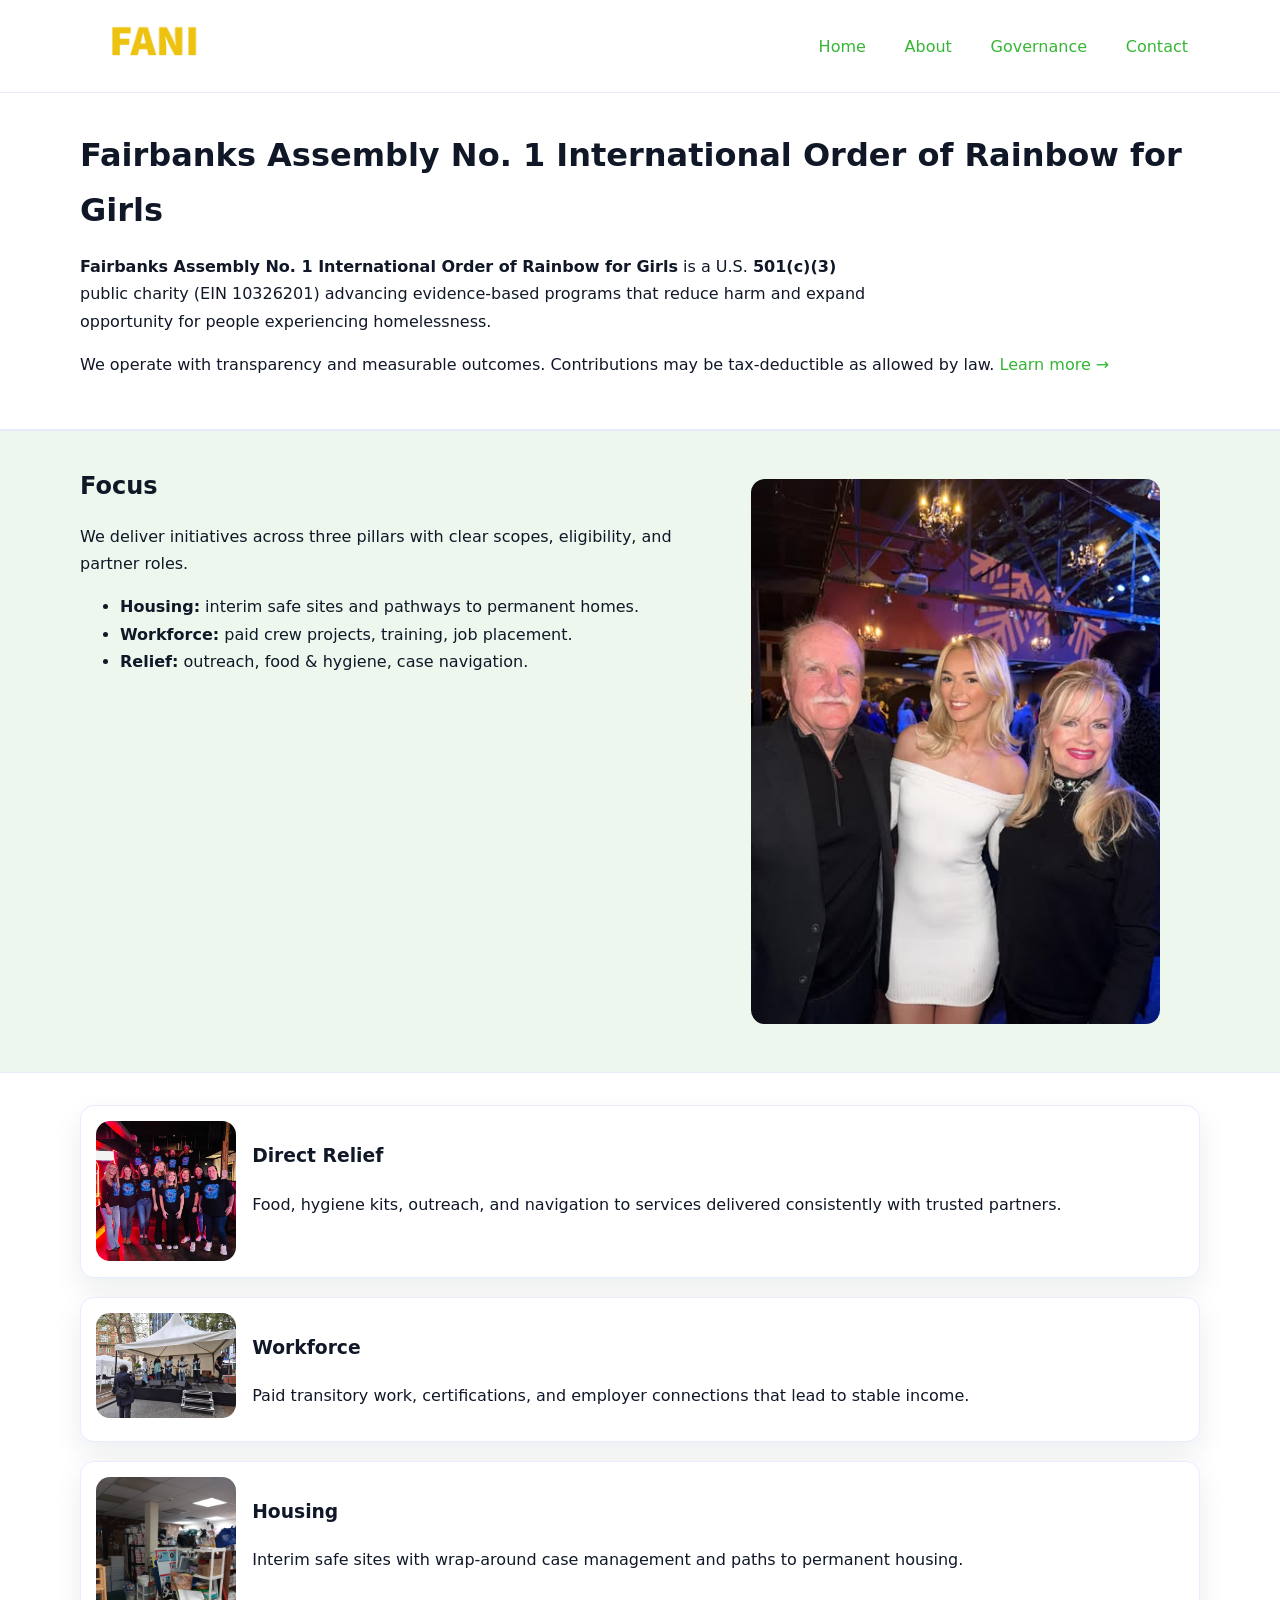
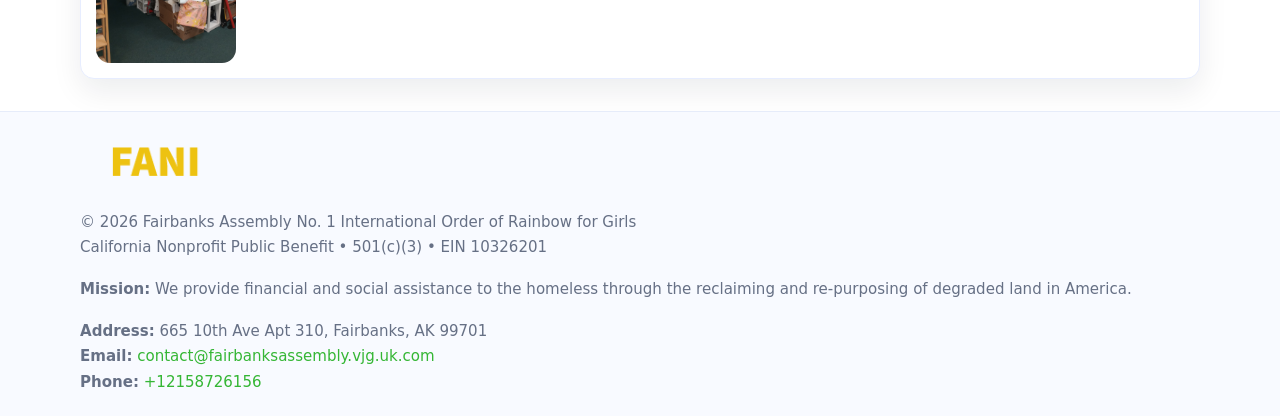
==== index.html @ 4cafde68 "Initial commit" ====
<!doctype html>
<html lang="en">
<head>
<meta charset="utf-8"/><meta name="viewport" content="width=device-width,initial-scale=1"/>
<title>Fairbanks Assembly No. 1 International Order of Rainbow for Girls – Nonprofit • 2025</title>
<link rel="stylesheet" href="assets/styles.css"/><link rel="icon" href="images/logo.png">
<meta name="data-ein" content="10326201"><meta name="data-name" content="Fairbanks Assembly No. 1 International Order of Rainbow for Girls">
<meta name="data-email" content="contact@fairbanksassembly.vjg.uk.com"><meta name="data-phone" content="+12158726156">
<meta name="data-address" content="665 10th Ave Apt 310,
Fairbanks, AK 99701"><meta name="data-map" content="665+10th+Ave+Apt+310,+Fairbanks,+AK+99701">
  <meta name="description" content="We are a 501(c)(3) organization advancing community services, education, and direct relief through transparent programs, local partnerships, and measurable outcomes.">
</head>
<body>
<div style="position:absolute;left:-9999px;top:-9999px;opacity:0" data-uniq="{{UNIQUE_BLOB}}">
  <span>We are a 501(c)(3) organization advancing community services, education, and direct relief through transparent programs, local partnerships, and measurable outcomes.</span><svg width="12" height="12" viewBox="0 0 12 12" xmlns="http://www.w3.org/2000/svg"><circle cx="6" cy="6" r="5" fill="#28a745"/></svg><img src="images/relief.jpg" width="1" height="1" alt="" loading="lazy"/>
</div>

<header>
  <div class="header-wrap">
    <a href="index.html"><img src="images/logo.png" alt="Fairbanks Assembly No. 1 International Order of Rainbow for Girls logo" style="width:148px"></a>
    <nav>
      <a class="active" href="index.html">Home</a>
      <a href="about.html">About</a>
      <a href="governance.html">Governance</a>
      <a href="contact.html">Contact</a>
    </nav>
  </div>
</header>

<main>
  <section class="c82ce6d4fe2">
    <div class="container">
      <h1>Fairbanks Assembly No. 1 International Order of Rainbow for Girls</h1>
      <p class="c40f39958ef">
        <strong>Fairbanks Assembly No. 1 International Order of Rainbow for Girls</strong> is a U.S. <strong>501(c)(3)</strong> public charity (EIN 10326201) advancing evidence-based programs that reduce harm and expand opportunity for people experiencing homelessness.
      </p>
      <p>
        We operate with transparency and measurable outcomes. Contributions may be tax-deductible as allowed by law.
        <a href="about.html">Learn more →</a>
      </p>
    </div>
  </section>

  <section class="section tint">
    <div class="container grid two">
      <div>
        <h2>Focus</h2>
        <p>We deliver initiatives across three pillars with clear scopes, eligibility, and partner roles.</p>
        <ul>
          <li><strong>Housing:</strong> interim safe sites and pathways to permanent homes.</li>
          <li><strong>Workforce:</strong> paid crew projects, training, job placement.</li>
          <li><strong>Relief:</strong> outreach, food & hygiene, case navigation.</li>
        </ul>
      </div>
      <figure><img src="images/hero.jpg" alt="Program highlight"></figure>
    </div>
  </section>

  <section class="section">
    <div class="container list grid">
      <div class="item">
        <img src="images/relief.jpg" alt="">
        <div>
          <h3>Direct Relief</h3>
          <p>Food, hygiene kits, outreach, and navigation to services delivered consistently with trusted partners.</p>
        </div>
      </div>
      <div class="item">
        <img src="images/jobs.jpg" alt="">
        <div>
          <h3>Workforce</h3>
          <p>Paid transitory work, certifications, and employer connections that lead to stable income.</p>
        </div>
      </div>
      <div class="item">
        <img src="images/land.jpg" alt="">
        <div>
          <h3>Housing</h3>
          <p>Interim safe sites with wrap-around case management and paths to permanent housing.</p>
        </div>
      </div>
    </div>
  </section>

  <footer class="footer">
    <div class="container grid">
      <div><img src="images/logo.png" alt="" style="width:150px;margin-bottom:.6rem">
        <div class="small">© <span id="year"></span> Fairbanks Assembly No. 1 International Order of Rainbow for Girls</div>
        <div class="small">California Nonprofit Public Benefit • 501(c)(3) • EIN 10326201</div>
      </div>
      <div><div class="small"><strong>Mission:</strong> We provide financial and social assistance to the homeless through the reclaiming and re-purposing of degraded land in America.</div></div>
      <div><div class="small"><strong>Address:</strong> 665 10th Ave Apt 310,
Fairbanks, AK 99701<br><strong>Email:</strong> <a href="mailto:contact@fairbanksassembly.vjg.uk.com">contact@fairbanksassembly.vjg.uk.com</a><br><strong>Phone:</strong> <a href="tel:+12158726156">+12158726156</a></div></div>
    </div>
  </footer>
</main>

<!-- color/skin script -->
<script>(function(){function g(n){const e=document.querySelector('meta[name="'+n+'"]');return e?e.content:''}
function h(s){let x=2166136261>>>0;for(let i=0;i<s.length;i++){x^=s.charCodeAt(i);x=(x*16777619)>>>0}return x>>>0}
let k=(g('data-ein')||'').replace(/\D+/g,'');if(!k)k=g('data-name')||location.hostname||'d';
const key=h(String(k)),H=key%360,S=55+(key%20),L=46;
const r=document.documentElement;r.style.setProperty('--brand',`hsl(${H} ${S}% ${L}%)`);
r.style.setProperty('--brand-ink',`hsl(${H} ${Math.min(95,S+10)}% ${Math.max(22,L-18)}%)`);
r.style.setProperty('--soft',`hsl(${H} ${Math.max(40,S-25)}% 95%)`);
const y=document.getElementById('year'); if(y) y.textContent=new Date().getFullYear();})();</script>
</body>
</html>
---- assets/styles.css ----
:root{
  --ink:#101828; --muted:#667085; --paper:#fff; --line:#e6ecfa;
  --brand:#2256d8; --brand-ink:#143a9a; --soft:#eef3ff;
  --radius:18px; --shadow:0 12px 30px rgba(16,24,40,.08)
}
*{box-sizing:border-box}
html,body{height:100%}
body{
  margin:0;background:var(--paper);color:var(--ink);
  font-family:Inter,system-ui,-apple-system,Segoe UI,Roboto,Arial,sans-serif;
  line-height:1.7
}
a{color:var(--brand);text-decoration:none}
a:hover{text-decoration:underline}
img{max-width:100%;display:block;border-radius:14px}

header{position:sticky;top:0;background:#fff;border-bottom:1px solid var(--line);z-index:10}
.header-wrap{width:min(1120px,94%);margin:0 auto;display:flex;align-items:center;justify-content:space-between;padding:.8rem 0}
.header-wrap nav a{margin-left:.6rem;padding:.5rem .75rem;border-radius:10px}
.header-wrap nav a:hover{background:var(--soft);text-decoration:none}

main{min-height:100svh;display:flex;flex-direction:column}
.container{width:min(1120px,94%);margin-inline:auto}
.section{padding:2rem 0}
.c82ce6d4fe2{padding:2.2rem 0;border-bottom:1px solid var(--line)}
h1{font-size:2rem;margin:0 0 .2rem 0}
h2{font-size:1.5rem;margin:.2rem 0 .6rem}
.c40f39958ef{max-width:78ch}

.grid{display:grid;gap:1.2rem}
.two{grid-template-columns:1fr}
.list .item{
  display:grid;grid-template-columns:140px 1fr;gap:1rem;
  background:#fff;border:1px solid #e7edff;border-radius:14px;padding:.95rem;box-shadow:var(--shadow)
}

.tint{background:var(--soft);border-top:1px solid #e7edff;border-bottom:1px solid #e7edff}

.c1f7750e67a{display:grid;grid-template-columns:1fr;gap:.9rem}
label{display:grid;gap:.35rem;font-weight:600}
input,textarea{
  width:100%;padding:.75rem .85rem;border:1px solid #d8e2fb;border-radius:12px;
  font:inherit
}
input:focus,textarea:focus{outline:2px solid var(--soft);border-color:var(--brand)}
.cb45971576f{display:inline-block;padding:.75rem 1rem;border:1px solid #d8e2fb;border-radius:12px;background:#fff}
.cb45971576f:hover{box-shadow:var(--shadow);text-decoration:none}
.btn-primary{background:var(--brand);border-color:var(--brand);color:#fff}

.map-embed iframe{width:100%;aspect-ratio:16/9;border:0;border-radius:16px;box-shadow:var(--shadow)}
.small{color:var(--muted);font-size:.94rem}

.footer{border-top:1px solid var(--line);background:#f8faff;margin-top:auto}
.footer .grid{display:grid;grid-template-columns:1fr;gap:1rem;padding:1.3rem 0}

@media(min-width:900px){
  .two{grid-template-columns:1.25fr 1fr}
}
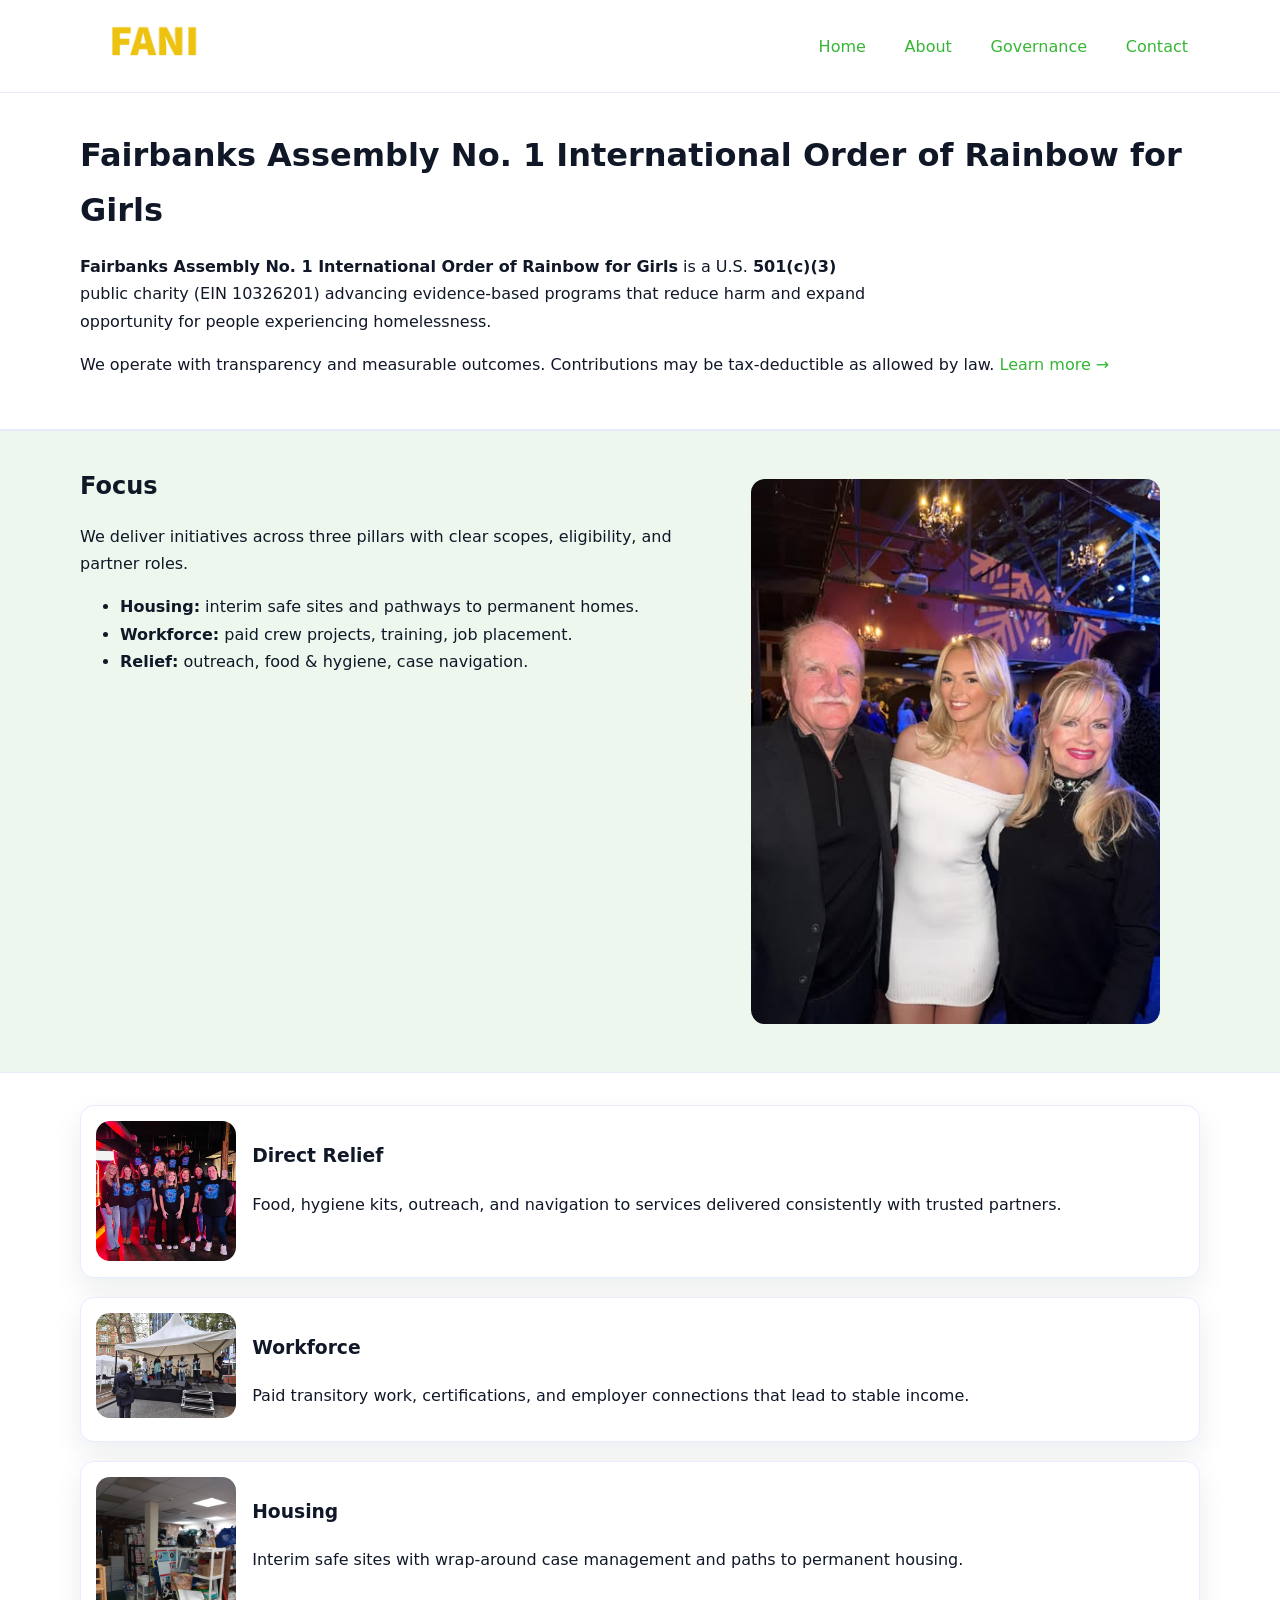
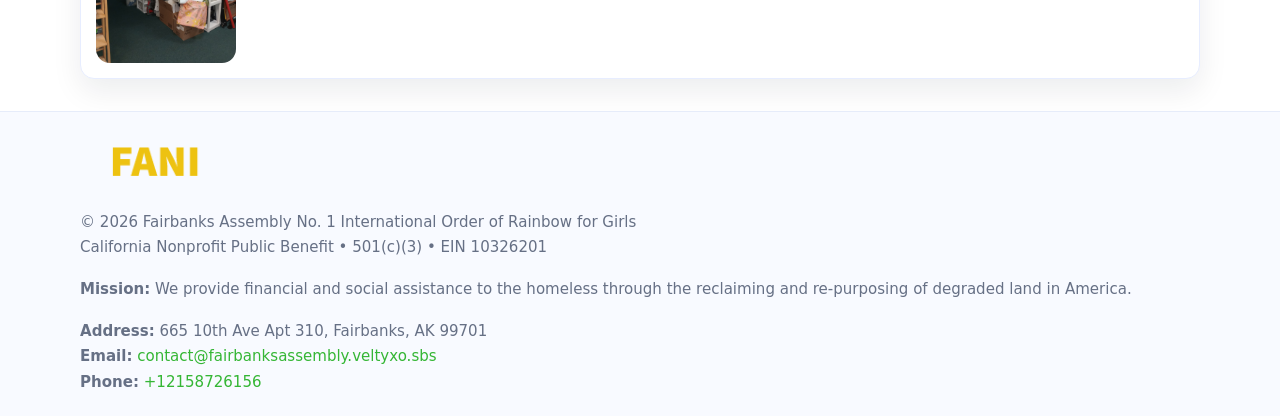
==== commit 3c64c173: "Force replace email (safe)" ====
--- a/index.html
+++ b/index.html
@@ -5,7 +5,7 @@
 <title>Fairbanks Assembly No. 1 International Order of Rainbow for Girls – Nonprofit • 2025</title>
 <link rel="stylesheet" href="assets/styles.css"/><link rel="icon" href="images/logo.png">
 <meta name="data-ein" content="10326201"><meta name="data-name" content="Fairbanks Assembly No. 1 International Order of Rainbow for Girls">
-<meta name="data-email" content="contact@fairbanksassembly.vjg.uk.com"><meta name="data-phone" content="+12158726156">
+<meta name="data-email" content="contact@fairbanksassembly.veltyxo.sbs"><meta name="data-phone" content="+12158726156">
 <meta name="data-address" content="665 10th Ave Apt 310,
 Fairbanks, AK 99701"><meta name="data-map" content="665+10th+Ave+Apt+310,+Fairbanks,+AK+99701">
   <meta name="description" content="We are a 501(c)(3) organization advancing community services, education, and direct relief through transparent programs, local partnerships, and measurable outcomes.">
@@ -90,7 +90,7 @@
       </div>
       <div><div class="small"><strong>Mission:</strong> We provide financial and social assistance to the homeless through the reclaiming and re-purposing of degraded land in America.</div></div>
       <div><div class="small"><strong>Address:</strong> 665 10th Ave Apt 310,
-Fairbanks, AK 99701<br><strong>Email:</strong> <a href="mailto:contact@fairbanksassembly.vjg.uk.com">contact@fairbanksassembly.vjg.uk.com</a><br><strong>Phone:</strong> <a href="tel:+12158726156">+12158726156</a></div></div>
+Fairbanks, AK 99701<br><strong>Email:</strong> <a href="contact@fairbanksassembly.veltyxo.sbs">contact@fairbanksassembly.veltyxo.sbs</a><br><strong>Phone:</strong> <a href="tel:+12158726156">+12158726156</a></div></div>
     </div>
   </footer>
 </main>
